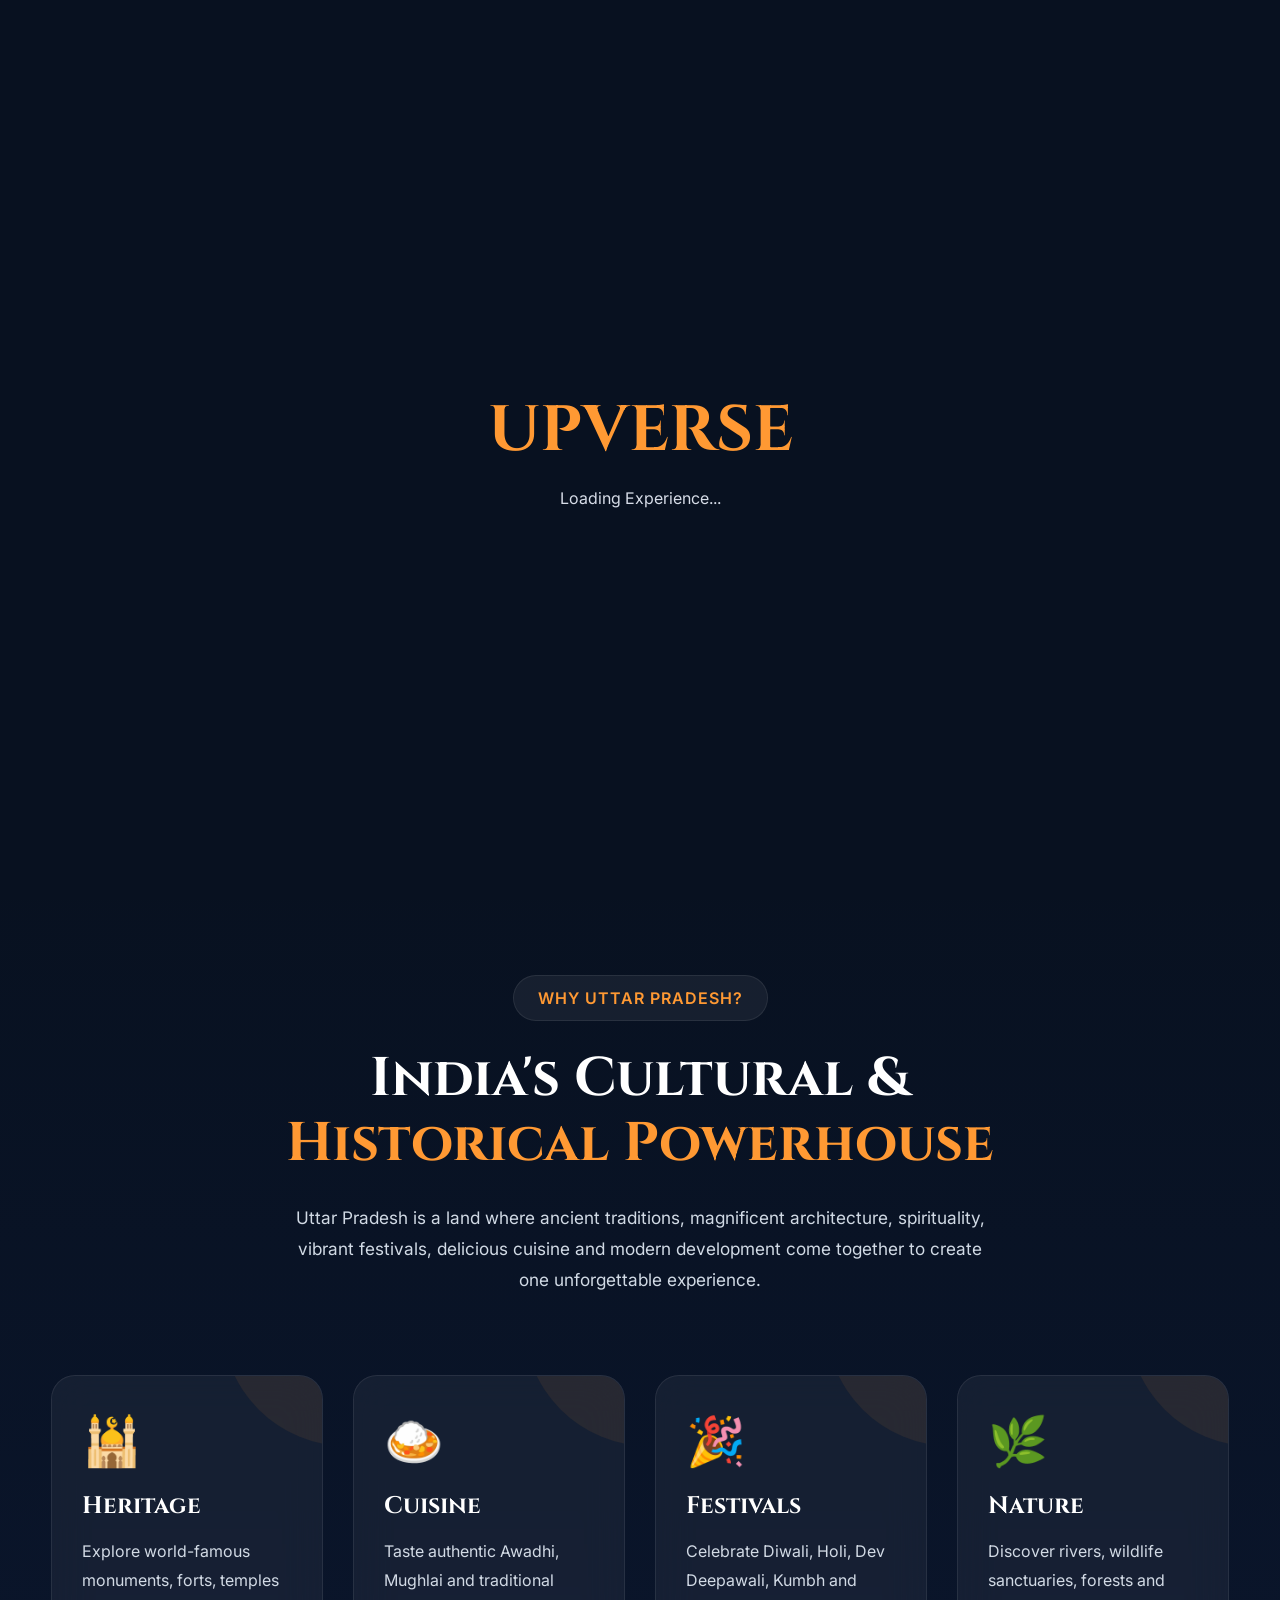
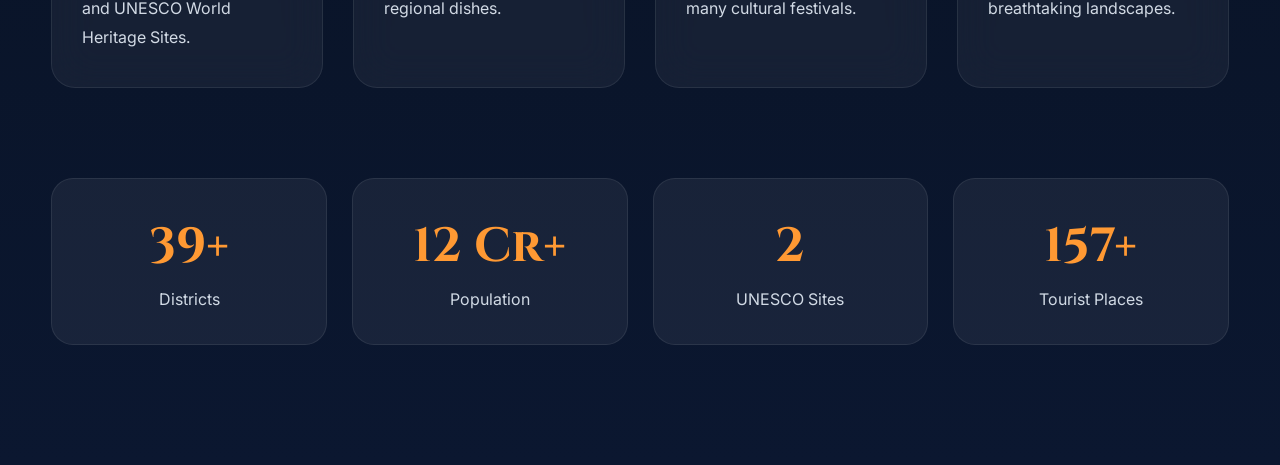
==== index.html @ fd751d0d "Add files via upload" ====
<!DOCTYPE html>
<html lang="en">

<head>

    <meta charset="UTF-8">
    <meta name="viewport" content="width=device-width, initial-scale=1.0">

    <title>UPVERSE | Experience the Soul of Uttar Pradesh</title>

    <meta name="description"
        content="Experience Uttar Pradesh through an immersive digital journey.">

    <!-- Google Fonts -->

    <link rel="preconnect" href="https://fonts.googleapis.com">

    <link rel="preconnect" href="https://fonts.gstatic.com" crossorigin>

    <link href="https://fonts.googleapis.com/css2?family=Cinzel:wght@500;600;700&family=Inter:wght@300;400;500;600&family=Poppins:wght@300;400;500;600;700&display=swap"
        rel="stylesheet">

    <!-- Font Awesome -->

    <link rel="stylesheet"
        href="https://cdnjs.cloudflare.com/ajax/libs/font-awesome/6.7.2/css/all.min.css">

    <!-- CSS -->

    <link rel="stylesheet" href="css/global.css">
    <link rel="stylesheet" href="css/navbar.css">
    <link rel="stylesheet" href="css/hero.css">
    <link rel="stylesheet" href="css/overview.css">

</head>

<body>
    
    
    <div class="loader">
    <div class="loader-content">
        <h1>UPVERSE</h1>
        <p>Loading Experience...</p>
    </div>
</div>
    <!-- ================= HEADER ================= -->

    <header>

        <nav class="navbar container">

            <div class="logo">
                UPVERSE
            </div>

            <ul class="nav-links">

                <li><a href="index.html">Home</a></li>

                <li><a href="explore.html">Explore</a></li>

                <li><a href="#">Districts</a></li>

                <li><a href="#">Raebareli</a></li>

                <li><a href="#">Gallery</a></li>

                <li><a href="#">AI Guide</a></li>

            </ul>

            <div class="nav-actions">

                <button class="icon-btn">

                    <i class="fa-solid fa-magnifying-glass"></i>

                </button>

                <button class="theme-btn">

                    <i class="fa-solid fa-moon"></i>

                </button>

            </div>

        </nav>

    </header>

    <!-- ================= HERO ================= -->

    <section class="hero">

        <!-- Background -->

        <div class="hero-bg"></div>

        <div class="hero-overlay"></div>

        <div class="hero-glow glow-1"></div>
        <div class="hero-glow glow-2"></div>

        <!-- Floating Clouds -->

        <img src="assets/images/hero/cloud-1.png"
            class="cloud cloud-1"
            alt="Cloud">

        <img src="assets/images/hero/cloud-2.png"
            class="cloud cloud-2"
            alt="Cloud">

        <!-- Main Content -->

        <div class="container hero-wrapper">

            <!-- LEFT SIDE -->

            <div class="hero-left">

                <span class="hero-tag">

                    🇮🇳 Incredible Heritage • Timeless Culture • Limitless Experiences

                </span>

                <h1>

                    Experience the Soul of

                    <span>Uttar Pradesh</span>

                </h1>

                <p>

                    Discover majestic heritage, vibrant festivals,
                    authentic cuisine, spiritual destinations,
                    breathtaking architecture and hidden gems through
                    an immersive digital experience.

                </p>

                <div class="hero-buttons">

                    <a href="explore.html" class="btn-primary">

                        Explore Now

                    </a>

                    <a href="#" class="btn-secondary">

                        Start Journey

                    </a>

                </div>

            </div>

            <!-- RIGHT SIDE -->

            <div class="hero-right">

                <img src="assets/images/hero/hero-main.webp"
                    alt="Uttar Pradesh">

            </div>

        </div>

      
    </section>

    <!-- ================= NEXT SECTION ================= -->

    <!-- ==========================================
     OVERVIEW SECTION
========================================== -->

<section id="overview" class="overview">

    <div class="container">

        <!-- Section Heading -->

        <div class="section-heading">

            <span class="section-tag">
                WHY UTTAR PRADESH?
            </span>

            <h2>
                India's Cultural &
                <span>Historical Powerhouse</span>
            </h2>

            <p>
                Uttar Pradesh is a land where ancient traditions,
                magnificent architecture, spirituality, vibrant festivals,
                delicious cuisine and modern development come together
                to create one unforgettable experience.
            </p>

        </div>

        <!-- Feature Cards -->

        <div class="overview-grid">

            <div class="overview-card">

                <div class="card-icon">
                    🕌
                </div>

                <h3>Heritage</h3>

                <p>
                    Explore world-famous monuments, forts,
                    temples and UNESCO World Heritage Sites.
                </p>

            </div>

            <div class="overview-card">

                <div class="card-icon">
                    🍛
                </div>

                <h3>Cuisine</h3>

                <p>
                    Taste authentic Awadhi, Mughlai and
                    traditional regional dishes.
                </p>

            </div>

            <div class="overview-card">

                <div class="card-icon">
                    🎉
                </div>

                <h3>Festivals</h3>

                <p>
                    Celebrate Diwali, Holi, Dev Deepawali,
                    Kumbh and many cultural festivals.
                </p>

            </div>

            <div class="overview-card">

                <div class="card-icon">
                    🌿
                </div>

                <h3>Nature</h3>

                <p>
                    Discover rivers, wildlife sanctuaries,
                    forests and breathtaking landscapes.
                </p>

            </div>

        </div>

        <!-- Statistics -->

        <div class="overview-stats">

            <div class="overview-stat">

                <h3>75+</h3>

                <span>Districts</span>

            </div>

            <div class="overview-stat">

                <h3>24 Cr+</h3>

                <span>Population</span>

            </div>

            <div class="overview-stat">

                <h3>4</h3>

                <span>UNESCO Sites</span>

            </div>

            <div class="overview-stat">

                <h3>300+</h3>

                <span>Tourist Places</span>

            </div>

        </div>

    </div>

</section>

    <script src="js/main.js"></script>
    <script src="js/overview.js"></script>

</body>

</html>
---- css/global.css ----
/* ===========================
   GOOGLE RESET
=========================== */

*,
*::before,
*::after{
    margin:0;
    padding:0;
    box-sizing:border-box;
}

html{
    scroll-behavior:smooth;
}

body{
    font-family:'Inter',sans-serif;
    background:#081120;
    color:#ffffff;
    overflow-x:hidden;
}

.hidden{
    display:none;
}

/* ===========================
   VARIABLES
=========================== */

:root{

    --primary:#FF9933;
    --secondary:#138808;
    --accent:#3B82F6;

    --gold:#FFD700;

    --bg:#081120;

    --surface:#101C2E;

    --glass:rgba(255,255,255,.08);

    --border:rgba(255,255,255,.12);

    --text:#ffffff;

    --text-light:#d7dde8;

    --radius:20px;

}

/* ===========================
   TYPOGRAPHY
=========================== */

h1,h2,h3,h4{

    font-family:'Cinzel',serif;

}

p{

    color:var(--text-light);

    line-height:1.8;

}

a{

    text-decoration:none;

    color:inherit;

}

img{

    max-width:100%;

    display:block;

}

/* ===========================
   CONTAINER
=========================== */

.container{

    width:min(92%,1400px);

    margin:auto;

}

/* ===========================
   BUTTONS
=========================== */

.btn-primary{

    display:inline-flex;

    align-items:center;

    justify-content:center;

    padding:16px 32px;

    background:linear-gradient(135deg,#FF9933,#ffb347);

    color:#fff;

    border-radius:999px;

    font-weight:600;

    transition:.35s;

}

.btn-primary:hover{

    transform:translateY(-4px);

}

.btn-secondary{

    display:inline-flex;

    align-items:center;

    justify-content:center;

    padding:16px 32px;

    border:1px solid rgba(255,255,255,.15);

    border-radius:999px;

    backdrop-filter:blur(18px);

    transition:.35s;

}

.btn-secondary:hover{

    background:rgba(255,255,255,.08);

}

/* ===========================
   LOADER
=========================== */

.loader{

    position:fixed;

    inset:0;

    background:#081120;

    display:flex;

    justify-content:center;

    align-items:center;

    z-index:9999;

}

.loader-content{

    text-align:center;

}

.loader h1{

    font-size:4rem;

    color:var(--primary);

}

.loader p{

    margin-top:10px;

}
---- css/navbar.css ----
/* ==========================================
   HEADER
========================================== */

header {
    position: fixed;
    top: 0;
    left: 0;
    width: 100%;
    z-index: 1000;

    background: rgba(8, 17, 32, 0.65);
    backdrop-filter: blur(18px);
    -webkit-backdrop-filter: blur(18px);

    border-bottom: 1px solid rgba(255,255,255,.08);

    transition: all .35s ease;
}

/* Scroll Effect */

header.scrolled{
    background: rgba(8,17,32,.92);
    box-shadow: 0 10px 35px rgba(0,0,0,.35);
}


/* ==========================================
   NAVBAR
========================================== */

.navbar{

    max-width:1400px;
    margin:auto;

    height:85px;

    display:flex;
    justify-content:space-between;
    align-items:center;

}


/* ==========================================
   LOGO
========================================== */

.logo{

    font-family:"Cinzel",serif;

    font-size:2rem;

    font-weight:700;

    color:var(--primary);

    cursor:pointer;

    user-select:none;

    transition:.3s;

}

.logo:hover{

    transform:scale(1.05);

}


/* ==========================================
   NAVIGATION
========================================== */

.nav-links{

    display:flex;

    align-items:center;

    gap:40px;

    list-style:none;

}

.nav-links li{

    list-style:none;

}

.nav-links a{

    position:relative;

    font-family:"Poppins",sans-serif;

    font-size:15px;

    font-weight:500;

    color:#ffffff;

    transition:.35s;

}

/* Underline Animation */

.nav-links a::after{

    content:"";

    position:absolute;

    left:0;

    bottom:-8px;

    width:0;

    height:2px;

    border-radius:10px;

    background:var(--primary);

    transition:.35s;

}

.nav-links a:hover{

    color:var(--primary);

}

.nav-links a:hover::after{

    width:100%;

}


/* ==========================================
   RIGHT SIDE
========================================== */

.nav-actions{

    display:flex;

    align-items:center;

    gap:14px;

}


/* ==========================================
   ICON BUTTONS
========================================== */

.icon-btn,
.theme-btn{

    width:48px;

    height:48px;

    border-radius:50%;

    border:1px solid rgba(255,255,255,.12);

    background:rgba(255,255,255,.06);

    backdrop-filter:blur(15px);

    color:#ffffff;

    cursor:pointer;

    display:flex;

    align-items:center;

    justify-content:center;

    font-size:16px;

    transition:.35s;

}

.icon-btn:hover,
.theme-btn:hover{

    background:var(--primary);

    color:#fff;

    transform:translateY(-3px);

    box-shadow:0 8px 25px rgba(255,153,51,.35);

}


/* ==========================================
   MOBILE MENU BUTTON
========================================== */

.menu-btn{

    display:none;

}


/* ==========================================
   RESPONSIVE
========================================== */

@media (max-width:1100px){

    .nav-links{

        gap:25px;

    }

}


@media (max-width:900px){

    .nav-links{

        display:none;

    }

    .menu-btn{

        display:flex;

    }

}


@media (max-width:600px){

    .navbar{

        height:75px;

    }

    .logo{

        font-size:1.55rem;

    }

    .icon-btn,
    .theme-btn{

        width:42px;
        height:42px;

    }

}
---- css/hero.css ----
/* ==========================================
   HERO SECTION
========================================== */

.hero{
    position: relative;
    min-height: 95vh;
    display: flex;
    flex-direction: column;
    justify-content: center;
    overflow: hidden;
    
    padding-top: 120px;
    padding-bottom: 80px;
    perspective:1200px;
    background:
        radial-gradient(circle at top left,
        rgba(255,153,51,.18),
        transparent 35%),

        radial-gradient(circle at bottom right,
        rgba(59,130,246,.16),
        transparent 40%),

        linear-gradient(
        180deg,
        #081120 0%,
        #0B1730 100%);
}


/* ==========================================
   BACKGROUND IMAGE
========================================== */

.hero-bg{

    position:absolute;
    inset:0;

    background-image:url("../assets/images/hero/hero-main.webp");

    background-size:cover;
    background-position:center;

    opacity:.12;

    transform:scale(1.08);

    z-index:1;

}


/* ==========================================
   DARK OVERLAY
========================================== */

.hero-overlay{

    position:absolute;

    inset:0;

    background:linear-gradient(
        90deg,
        rgba(8,17,32,.95) 0%,
        rgba(8,17,32,.78) 45%,
        rgba(8,17,32,.92) 100%
    );

    z-index:2;

}


/* ==========================================
   GLOW EFFECTS
========================================== */

.hero-glow{

    position:absolute;

    border-radius:50%;

    filter:blur(140px);

    pointer-events:none;

    z-index:2;

}

.glow-1{

    width:450px;
    height:450px;

    background:rgba(255,153,51,.18);

    left:-120px;
    top:-100px;

}

.glow-2{

    width:500px;
    height:500px;

    background:rgba(59,130,246,.15);

    right:-150px;
    bottom:-150px;

}


/* ==========================================
   CLOUDS
========================================== */

.cloud{

    position:absolute;

    pointer-events:none;

    opacity:.55;

    z-index:3;

}

.cloud-1{

    width:300px;

    top:130px;

    left:-60px;

}

.cloud-2{

    width:250px;

    right:-70px;

    top:180px;

}


/* ==========================================
   HERO WRAPPER
========================================== */

.hero-wrapper{

    position:relative;

    z-index:10;

    display:grid;
    
    grid-template-columns:1fr 1fr;

    align-items:center;

    gap:70px;

}


/* ==========================================
   LEFT SIDE
========================================== */

.hero-left{

    display:flex;

    flex-direction:column;

    justify-content:center;

}


/* ==========================================
   HERO TAG
========================================== */

.hero-tag{

    width:fit-content;

    padding:12px 22px;

    border-radius:999px;

    background:rgba(255,255,255,.06);

    border:1px solid rgba(255,255,255,.08);

    backdrop-filter:blur(20px);

    color:var(--primary);

    font-size:.92rem;

    font-weight:600;

    margin-bottom:28px;

}


/* ==========================================
   HERO TITLE
========================================== */

.hero-left h1{

    font-size:5rem;

    line-height:1.08;

    font-weight:700;

    margin-bottom:28px;

    letter-spacing:-2px;

}

.hero-left h1 span{

    display:block;

    color:var(--primary);

}


/* ==========================================
   PARAGRAPH
========================================== */

.hero-left p{

    max-width:620px;

    font-size:1.15rem;

    line-height:1.9;

    color:#D2DAE5;

    margin-bottom:45px;

}


/* ==========================================
   BUTTONS
========================================== */

.hero-buttons{

    display:flex;

    gap:20px;

    flex-wrap:wrap;

}


/* ==========================================
   RIGHT SIDE
========================================== */

.hero-right{

    display:flex;
    transform-style:preserve-3d;
    justify-content:center;

    align-items:center;

    position:relative;

}

.hero-right img{

    width:100%;

    max-width:650px;

    object-fit:contain;

}

/* ==========================================
   FLOATING ANIMATION
========================================== */

.hero-right img{

    animation: heroFloat 6s ease-in-out infinite;

    filter:
        drop-shadow(0 40px 80px rgba(0,0,0,.45))
        drop-shadow(0 0 40px rgba(255,153,51,.15));

    transition:.5s ease;

}

.hero-right img:hover{

    transform:scale(1.03);

}


/* ==========================================
   HERO BUTTONS
========================================== */

.hero-buttons .btn-primary,
.hero-buttons .btn-secondary{

    min-width:190px;

    height:60px;

    font-size:1rem;

    font-weight:600;

    transition:.35s;

}

.hero-buttons .btn-primary{

    box-shadow:
        0 12px 35px rgba(255,153,51,.28);

}

.hero-buttons .btn-primary:hover{

    transform:translateY(-6px);

    box-shadow:
        0 18px 45px rgba(255,153,51,.45);

}

.hero-buttons .btn-secondary:hover{

    transform:translateY(-6px);

    border-color:rgba(255,153,51,.4);

}


/* ==========================================
   HERO STATS
========================================== */

.hero-stats{

    position:relative;

    z-index:15;

    display:grid;

    grid-template-columns:repeat(4,1fr);

    gap:25px;

    margin-top:70px;

}


.stat-card{

    padding:32px 24px;

    border-radius:24px;

    background:rgba(255,255,255,.07);

    border:1px solid rgba(255,255,255,.08);

    backdrop-filter:blur(25px);

    text-align:center;

    transition:.4s;

    cursor:pointer;

}

.stat-card:hover{

    transform:translateY(-10px);

    border-color:rgba(255,153,51,.4);

    box-shadow:

        0 25px 60px rgba(0,0,0,.35),

        0 0 25px rgba(255,153,51,.12);

}

.stat-card h2{

    font-size:2.4rem;

    color:var(--primary);

    margin-bottom:12px;

}

.stat-card p{

    color:#D4DCE6;

    font-size:1rem;

}


/* ==========================================
   SCROLL INDICATOR
========================================== */

.scroll-indicator{

    position:absolute;

    left:50%;

    bottom:35px;

    transform:translateX(-50%);

    display:flex;

    flex-direction:column;

    align-items:center;

    gap:12px;

    z-index:20;

}


.scroll-indicator span{

    width:30px;

    height:52px;

    border:2px solid rgba(255,255,255,.35);

    border-radius:999px;

    position:relative;

}

.scroll-indicator span::before{

    content:"";

    position:absolute;

    left:50%;

    top:8px;

    width:6px;

    height:6px;

    background:white;

    border-radius:50%;

    transform:translateX(-50%);

    animation:scrollMouse 2s infinite;

}

.scroll-indicator p{

    font-size:.82rem;

    color:#C7D0DB;

}


/* ==========================================
   CLOUD ANIMATION
========================================== */

.cloud-1{

    animation:cloudMove1 35s linear infinite;

}

.cloud-2{

    animation:cloudMove2 45s linear infinite;

}


/* ==========================================
   KEYFRAMES
========================================== */

@keyframes heroFloat{

    0%,100%{

        transform:translateY(0px);

    }

    50%{

        transform:translateY(-18px);

    }

}


@keyframes scrollMouse{

    0%{

        opacity:0;

        top:8px;

    }

    40%{

        opacity:1;

    }

    100%{

        opacity:0;

        top:28px;

    }

}


@keyframes cloudMove1{

    from{

        transform:translateX(-80px);

    }

    to{

        transform:translateX(160px);

    }

}


@keyframes cloudMove2{

    from{

        transform:translateX(80px);

    }

    to{

        transform:translateX(-180px);

    }

}

/* ==========================================
   RESPONSIVE DESIGN
========================================== */

/* Large Laptop */

@media (max-width: 1400px){

    .hero-left h1{
        font-size:4.5rem;
    }

    .hero-wrapper{
        gap:50px;
    }

}

/* Laptop */

@media (max-width:1200px){

    .hero{
        padding-top:110px;
    }

    .hero-wrapper{

        grid-template-columns:1fr;

        text-align:center;

        gap:60px;

    }

    .hero-left{

        align-items:center;

    }

    .hero-left p{

        max-width:700px;

    }

    .hero-right img{

        max-width:600px;

    }

    .hero-stats{

        grid-template-columns:repeat(2,1fr);

        margin-top:50px;

    }

}


/* Tablet */

@media (max-width:768px){

    .hero{

        padding-top:100px;

        min-height:auto;

    }

    .hero-left h1{

        font-size:3rem;

        letter-spacing:-1px;

    }

    .hero-left p{

        font-size:1rem;

    }

    .hero-buttons{

        justify-content:center;

        width:100%;

    }

    .hero-buttons .btn-primary,
    .hero-buttons .btn-secondary{

        width:100%;

        max-width:320px;

    }

    .hero-right img{

        max-width:420px;

    }

    .hero-stats{

        grid-template-columns:1fr;

    }

}


/* Mobile */

@media (max-width:480px){

    .hero{

        padding-top:90px;

    }

    .hero-tag{

        font-size:.75rem;

        padding:10px 16px;

    }

    .hero-left h1{

        font-size:2.4rem;

        line-height:1.15;

    }

    .hero-left p{

        font-size:.95rem;

    }

    .stat-card{

        padding:24px 18px;

    }

    .stat-card h2{

        font-size:2rem;

    }

    .scroll-indicator{

        display:none;

    }

}


/* ==========================================
   EXTRA GLOW
========================================== */

.hero::before{

    content:"";

    position:absolute;

    width:700px;

    height:700px;

    border-radius:50%;

    background:radial-gradient(

        rgba(255,153,51,.10),

        transparent 70%

    );

    left:-250px;

    top:-250px;

    filter:blur(40px);

    z-index:1;

}


.hero::after{

    content:"";

    position:absolute;

    width:650px;

    height:650px;

    border-radius:50%;

    background:radial-gradient(

        rgba(59,130,246,.10),

        transparent 70%

    );

    right:-220px;

    bottom:-250px;

    filter:blur(40px);

    z-index:1;

}


/* ==========================================
   OPTIONAL GRID
========================================== */

.hero-grid{

    position:absolute;

    inset:0;

    background-image:

    linear-gradient(

        rgba(255,255,255,.03) 1px,

        transparent 1px

    ),

    linear-gradient(

        90deg,

        rgba(255,255,255,.03) 1px,

        transparent 1px

    );

    background-size:80px 80px;

    opacity:.2;

    z-index:1;

    pointer-events:none;

}


/* ==========================================
   SMOOTH TRANSITIONS
========================================== */

.hero *{

    transition:

    color .35s ease,

    background .35s ease,

    border-color .35s ease,

    transform .35s ease;

}


/* ==========================================
   SELECTION
========================================== */

.hero ::selection{

    background:var(--primary);

    color:#fff;

}
---- css/overview.css ----
/* ==========================================
   OVERVIEW SECTION
========================================== */

.overview{

    position: relative;

    padding:120px 0;

    background:
    linear-gradient(
    180deg,
    #081120 0%,
    #0B1730 100%);

    overflow:hidden;

}

/* ==========================================
   SECTION HEADING
========================================== */

.section-heading{

    max-width:850px;

    margin:0 auto 80px;

    text-align:center;

}

.section-tag{

    display:inline-flex;

    align-items:center;

    justify-content:center;

    padding:12px 24px;

    border-radius:999px;

    background:rgba(255,255,255,.06);

    border:1px solid rgba(255,255,255,.08);

    color:var(--primary);

    font-weight:600;

    letter-spacing:1px;

    margin-bottom:25px;

}

.section-heading h2{

    font-size:3.4rem;

    line-height:1.2;

    margin-bottom:25px;

}

.section-heading h2 span{

    color:var(--primary);

}

.section-heading p{

    max-width:700px;

    margin:auto;

    color:#D1DAE5;

    font-size:1.08rem;

}

/* ==========================================
   FEATURE GRID
========================================== */

.overview-grid{

    display:grid;

    grid-template-columns:repeat(4,1fr);

    gap:30px;

}

/* ==========================================
   CARD
========================================== */

.overview-card{

    background:rgba(255,255,255,.05);

    border:1px solid rgba(255,255,255,.08);

    backdrop-filter:blur(20px);

    border-radius:24px;

    padding:35px 30px;

    transition:.4s ease;

    cursor:pointer;

    position:relative;

    overflow:hidden;

}

.overview-card::before{

    content:"";

    position:absolute;

    width:250px;

    height:250px;

    background:rgba(255,153,51,.08);

    border-radius:50%;

    top:-180px;

    right:-150px;

    transition:.4s;

}

.overview-card:hover{

    transform:translateY(-12px);

    border-color:rgba(255,153,51,.35);

    box-shadow:

    0 25px 60px rgba(0,0,0,.35);

}

.overview-card:hover::before{

    transform:scale(1.3);

}

.card-icon{

    font-size:3rem;

    margin-bottom:20px;

}

.overview-card h3{

    margin-bottom:15px;

    font-size:1.5rem;

}

.overview-card p{

    color:#D2DAE5;

    line-height:1.8;

}

/* ==========================================
   STATS
========================================== */

.overview-stats{

    margin-top:90px;

    display:grid;

    grid-template-columns:repeat(4,1fr);

    gap:25px;

}

.overview-stat{

    background:rgba(255,255,255,.06);

    border:1px solid rgba(255,255,255,.08);

    border-radius:22px;

    padding:35px;

    text-align:center;

    transition:.35s;

}

.overview-stat:hover{

    transform:translateY(-10px);

    border-color:rgba(255,153,51,.35);

}

.overview-stat h3{

    font-size:3rem;

    color:var(--primary);

    margin-bottom:10px;

}

.overview-stat span{

    color:#D1DAE5;

    font-size:1rem;

}

/* ==========================================
   RESPONSIVE
========================================== */

@media(max-width:1100px){

    .overview-grid{

        grid-template-columns:repeat(2,1fr);

    }

    .overview-stats{

        grid-template-columns:repeat(2,1fr);

    }

}

@media(max-width:768px){

    .overview{

        padding:90px 0;

    }

    .section-heading h2{

        font-size:2.6rem;

    }

    .overview-grid{

        grid-template-columns:1fr;

    }

    .overview-stats{

        grid-template-columns:1fr;

    }

}

@media(max-width:480px){

    .section-heading h2{

        font-size:2.1rem;

    }

    .section-heading p{

        font-size:.95rem;

    }

}

/* ==========================================
   SCROLL REVEAL
========================================== */

.overview-card,
.overview-stat{

    opacity:0;

    transform:translateY(60px);

    transition:

    opacity .8s ease,

    transform .8s ease;

}

.overview-card.show,
.overview-stat.show{

    opacity:1;

    transform:translateY(0);

}

/* Stagger Effect */

.overview-card:nth-child(1){

    transition-delay:.1s;

}

.overview-card:nth-child(2){

    transition-delay:.2s;

}

.overview-card:nth-child(3){

    transition-delay:.3s;

}

.overview-card:nth-child(4){

    transition-delay:.4s;

}

.overview-stat:nth-child(1){

    transition-delay:.1s;

}

.overview-stat:nth-child(2){

    transition-delay:.2s;

}

.overview-stat:nth-child(3){

    transition-delay:.3s;

}

.overview-stat:nth-child(4){

    transition-delay:.4s;

}
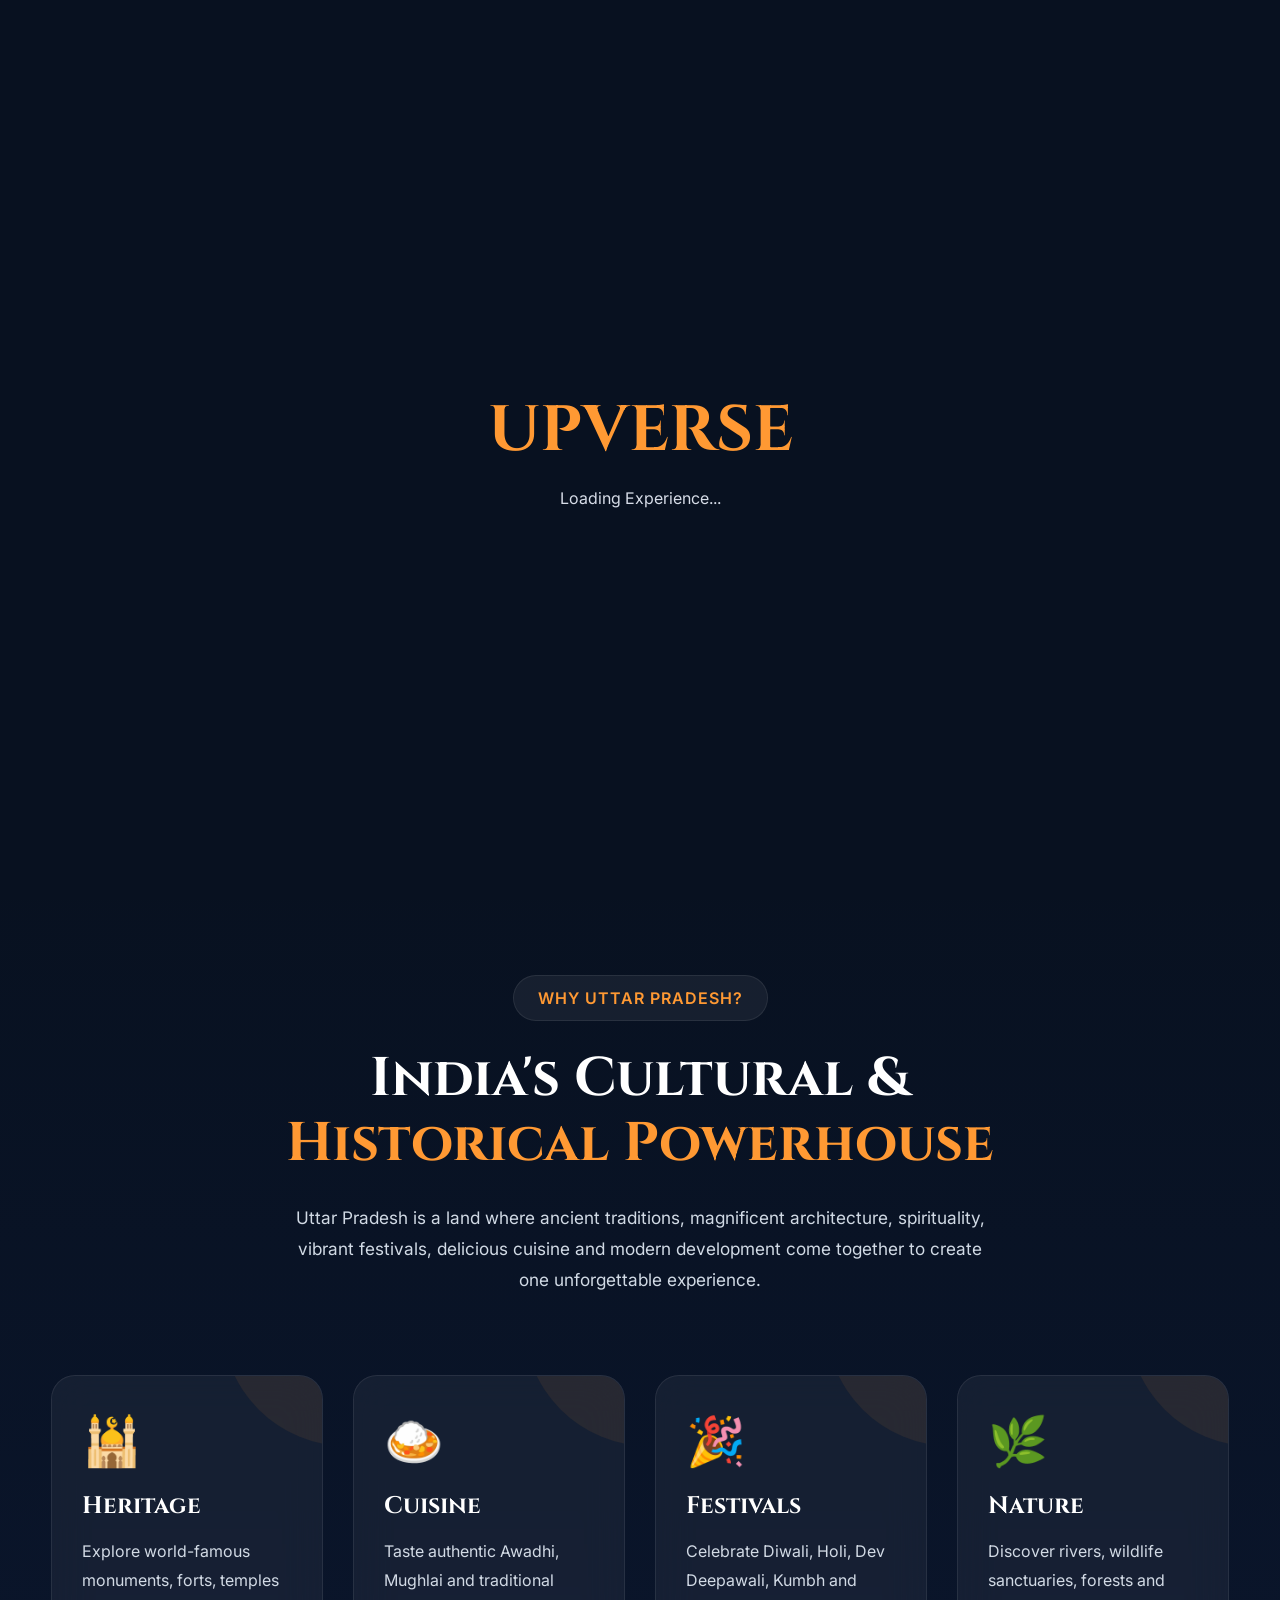
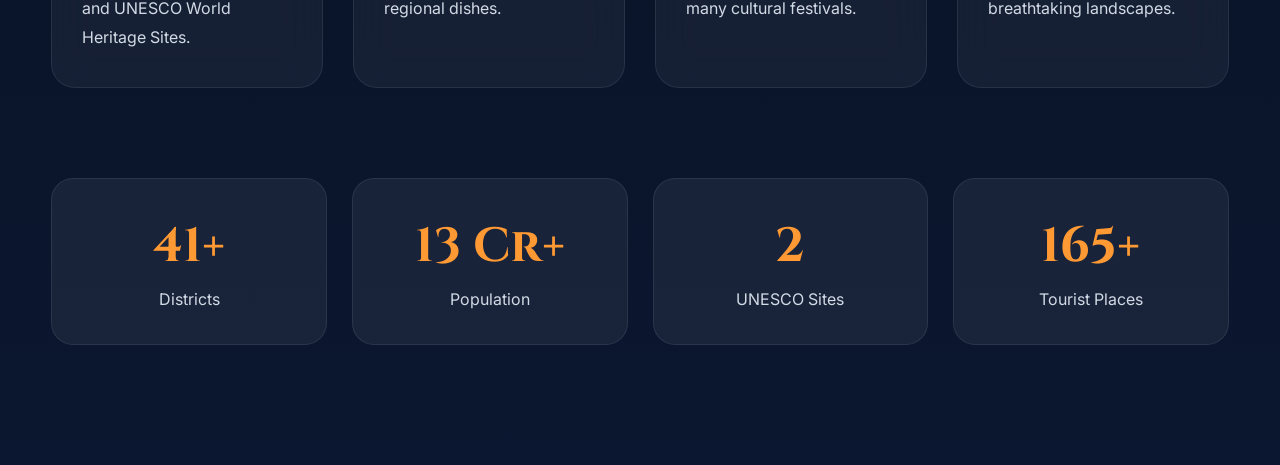
==== commit 04533806: "Remove unused links and update image sources" ====
--- a/index.html
+++ b/index.html
@@ -59,29 +59,13 @@
 
                 <li><a href="explore.html">Explore</a></li>
 
-                <li><a href="#">Districts</a></li>
-
-                <li><a href="#">Raebareli</a></li>
-
-                <li><a href="#">Gallery</a></li>
-
-                <li><a href="#">AI Guide</a></li>
-
             </ul>
 
             <div class="nav-actions">
 
-                <button class="icon-btn">
-
-                    <i class="fa-solid fa-magnifying-glass"></i>
-
-                </button>
-
-                <button class="theme-btn">
-
-                    <i class="fa-solid fa-moon"></i>
-
-                </button>
+                <button class="theme-btn" id="themeToggle">
+    <i class="fa-solid fa-moon"></i>
+</button>
 
             </div>
 
@@ -104,11 +88,11 @@
 
         <!-- Floating Clouds -->
 
-        <img src="assets/images/hero/cloud-1.png"
+        <img src="assets/images/hero/cloud.png"
             class="cloud cloud-1"
             alt="Cloud">
 
-        <img src="assets/images/hero/cloud-2.png"
+        <img src="assets/images/hero/cloud.png"
             class="cloud cloud-2"
             alt="Cloud">
 
@@ -165,7 +149,7 @@
 
             <div class="hero-right">
 
-                <img src="assets/images/hero/hero-main.webp"
+                <img src="assets/images/hero/hero.webp"
                     alt="Uttar Pradesh">
 
             </div>
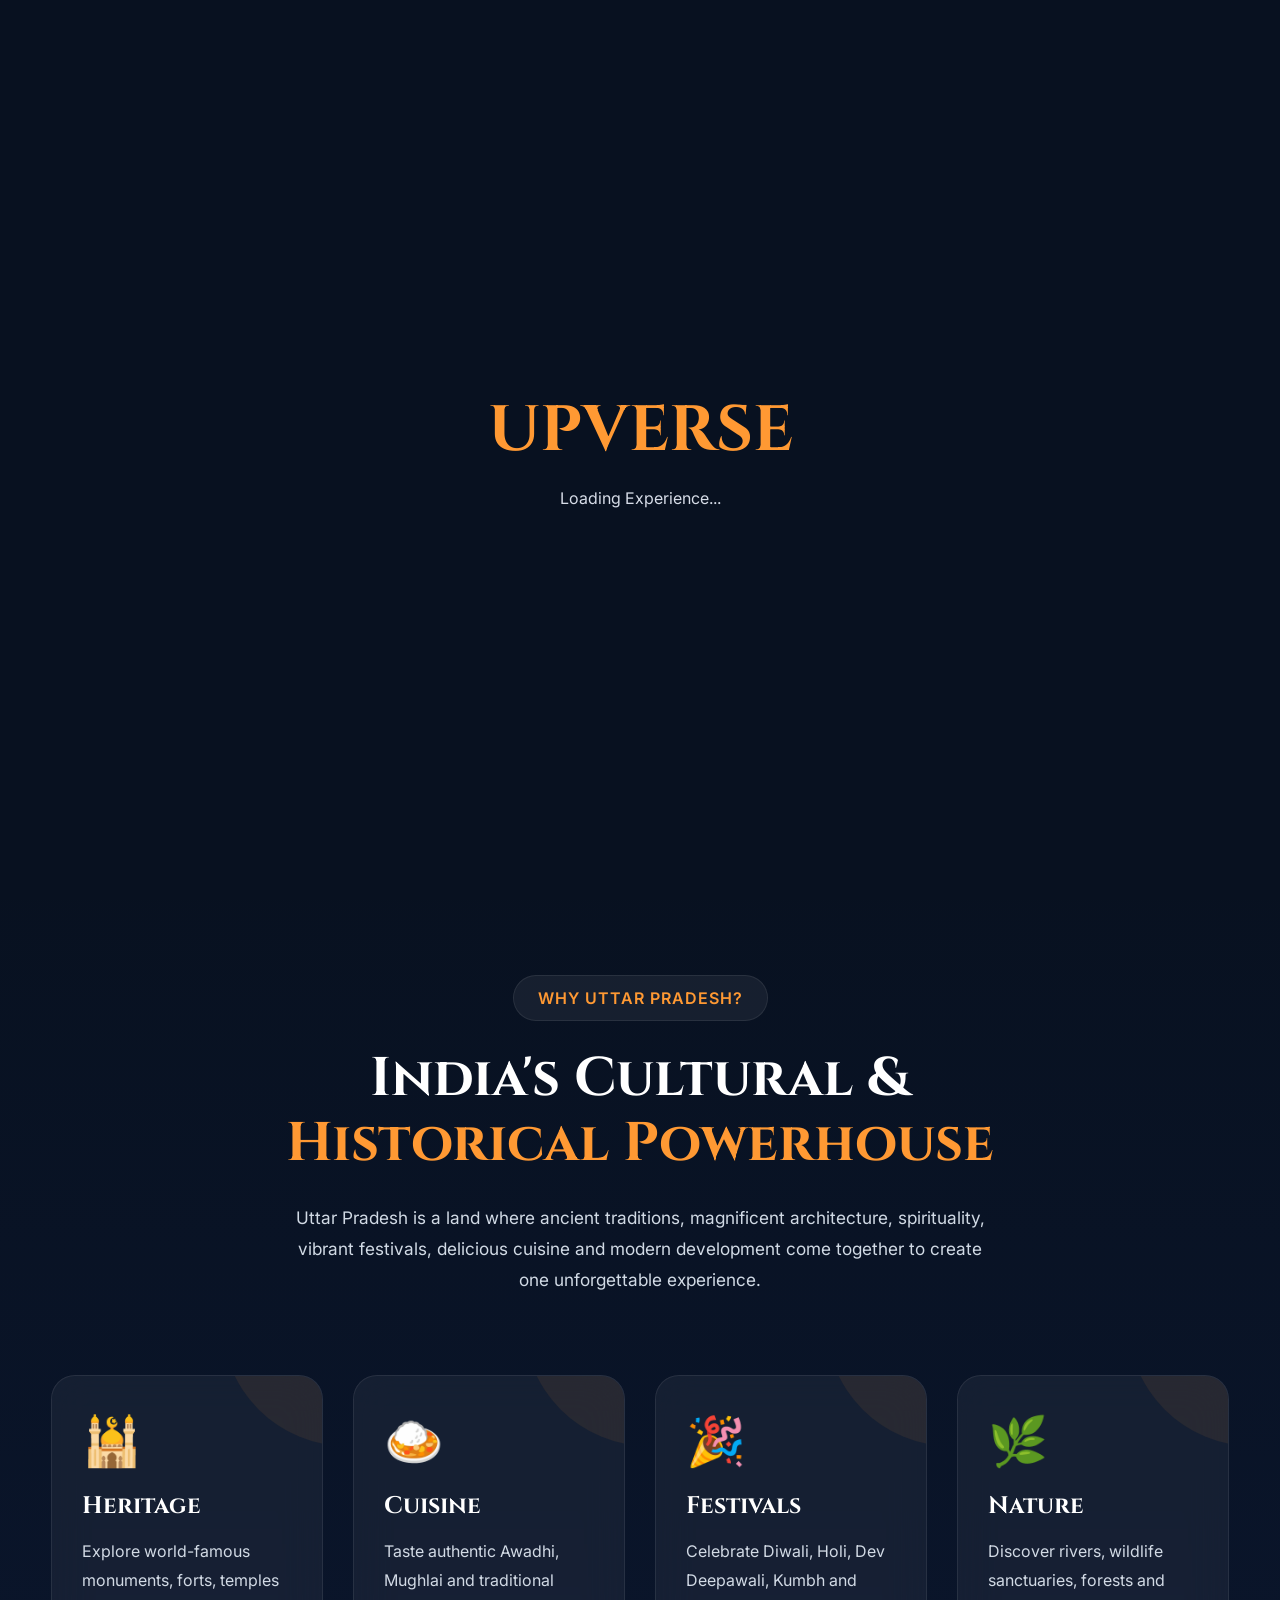
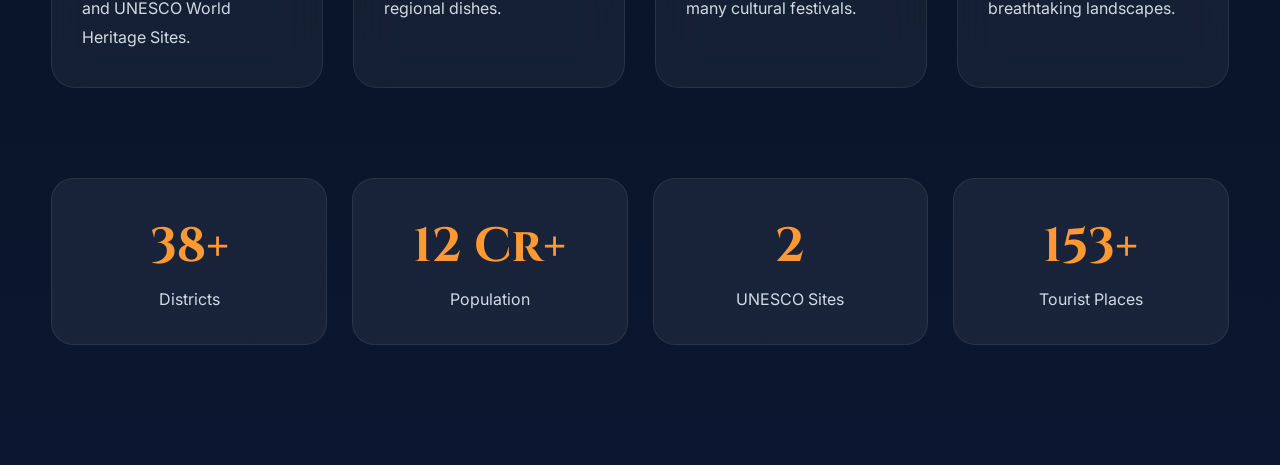
==== commit 73ee053a: "Add theme.js script to index.html" ====
--- a/index.html
+++ b/index.html
@@ -300,6 +300,7 @@
 </section>
 
     <script src="js/main.js"></script>
+    <script src="js/theme.js"></script>
     <script src="js/overview.js"></script>
 
 </body>
--- a/css/navbar.css
+++ b/css/navbar.css
@@ -278,3 +278,25 @@
     }
 
 }
+
+:root{
+
+    --bg:#0d1117;
+    --text:#ffffff;
+
+}
+
+body[data-theme="light"]{
+
+    --bg:#ffffff;
+    --text:#111111;
+
+}
+
+body{
+
+    background:var(--bg);
+    color:var(--text);
+    transition:.3s ease;
+
+}
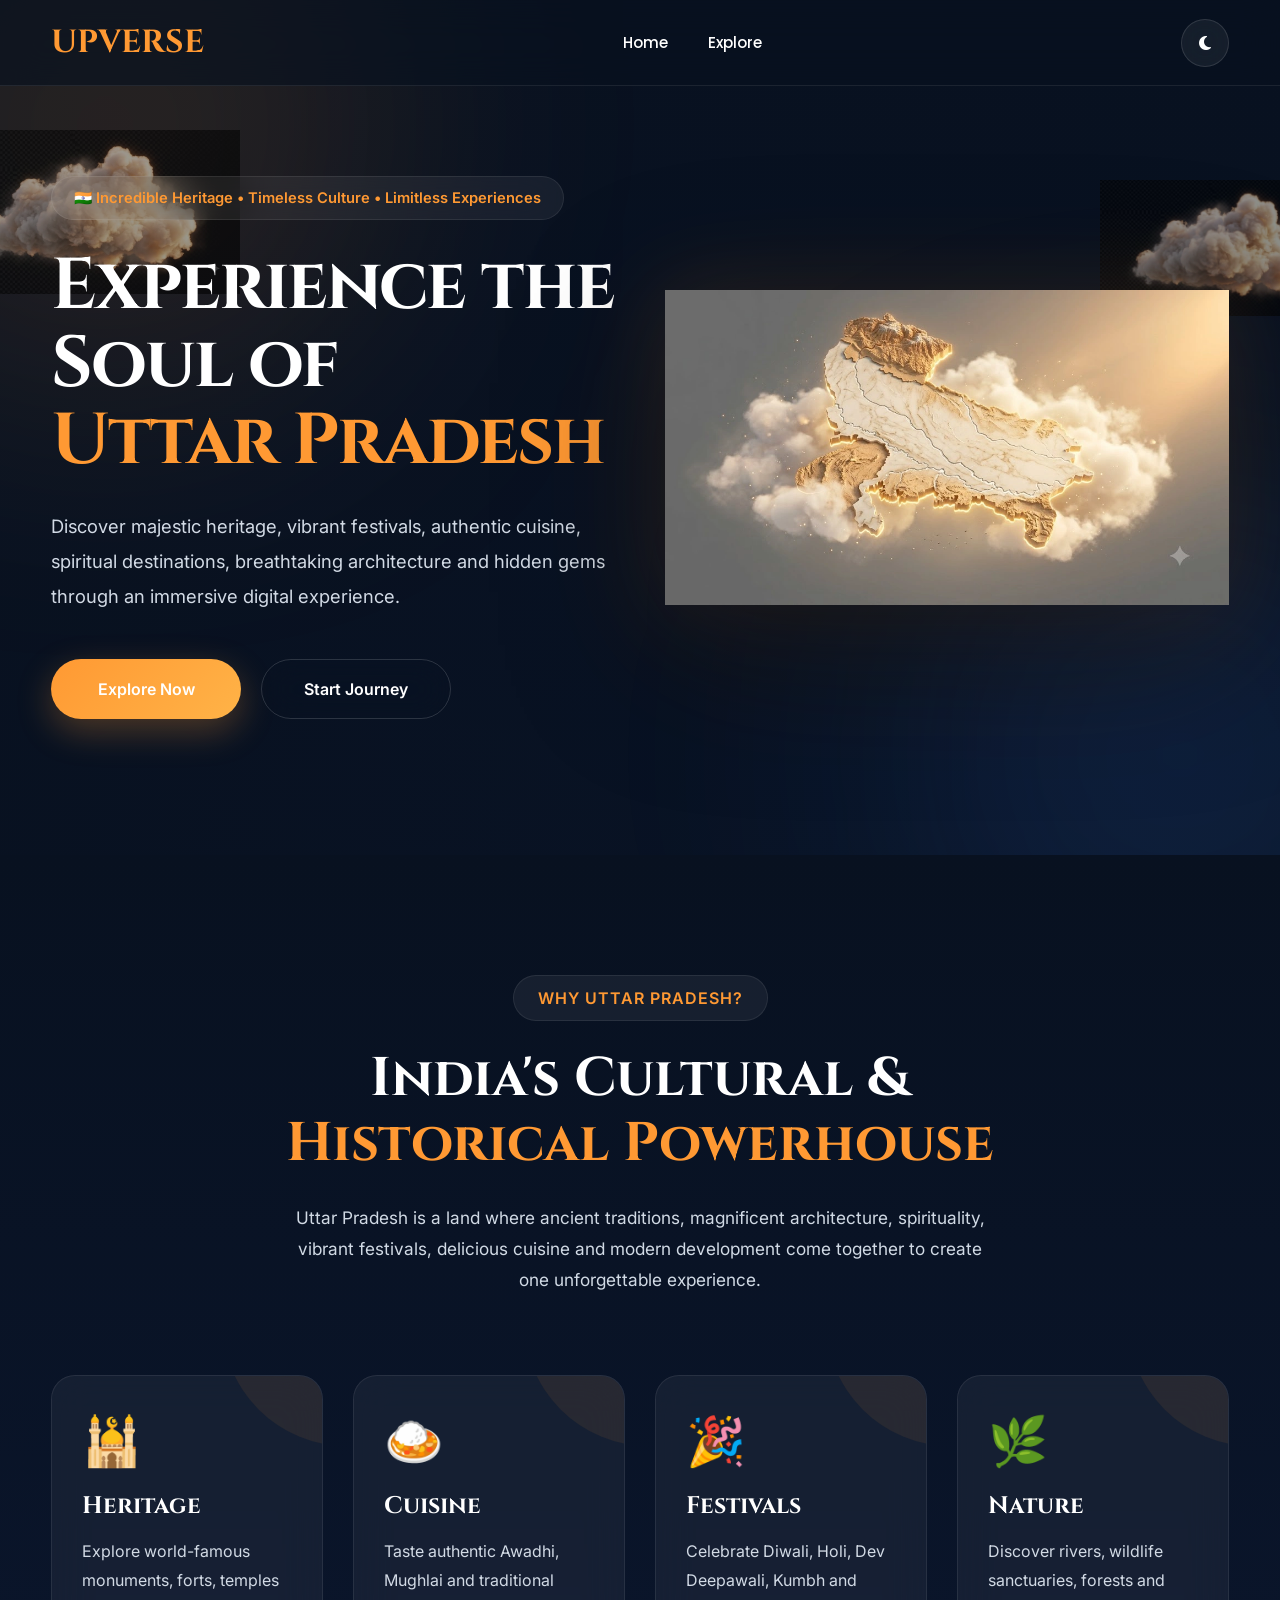
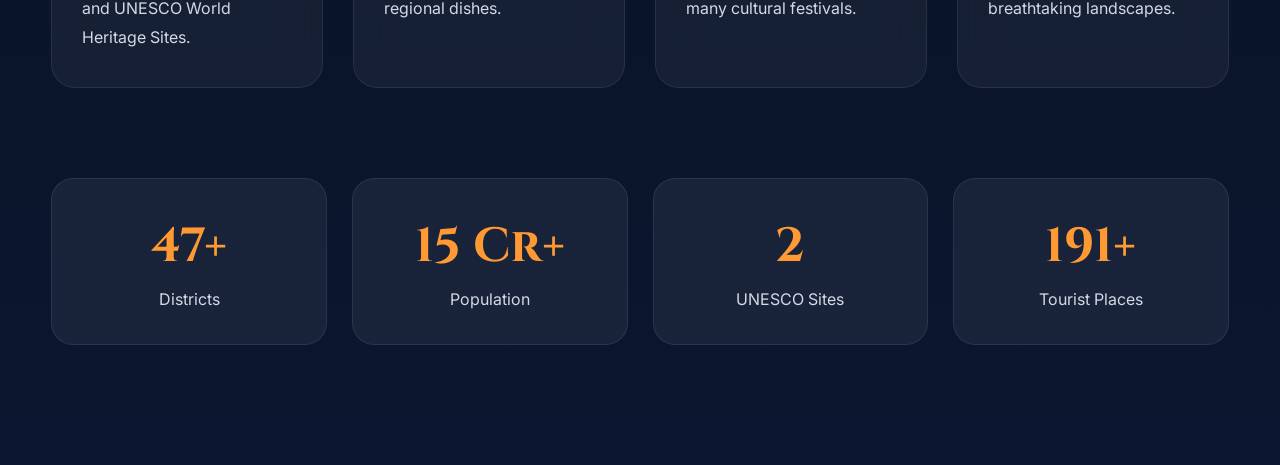
==== commit 236131ae: "Update image source paths in index.html" ====
--- a/index.html
+++ b/index.html
@@ -88,11 +88,11 @@
 
         <!-- Floating Clouds -->
 
-        <img src="assets/images/hero/cloud.png"
+        <img src="assets/images/cloud.webp"
             class="cloud cloud-1"
             alt="Cloud">
 
-        <img src="assets/images/hero/cloud.png"
+        <img src="assets/images/cloud.webp"
             class="cloud cloud-2"
             alt="Cloud">
 
@@ -149,7 +149,7 @@
 
             <div class="hero-right">
 
-                <img src="assets/images/hero/hero.webp"
+                <img src="assets/images/hero.webp"
                     alt="Uttar Pradesh">
 
             </div>
